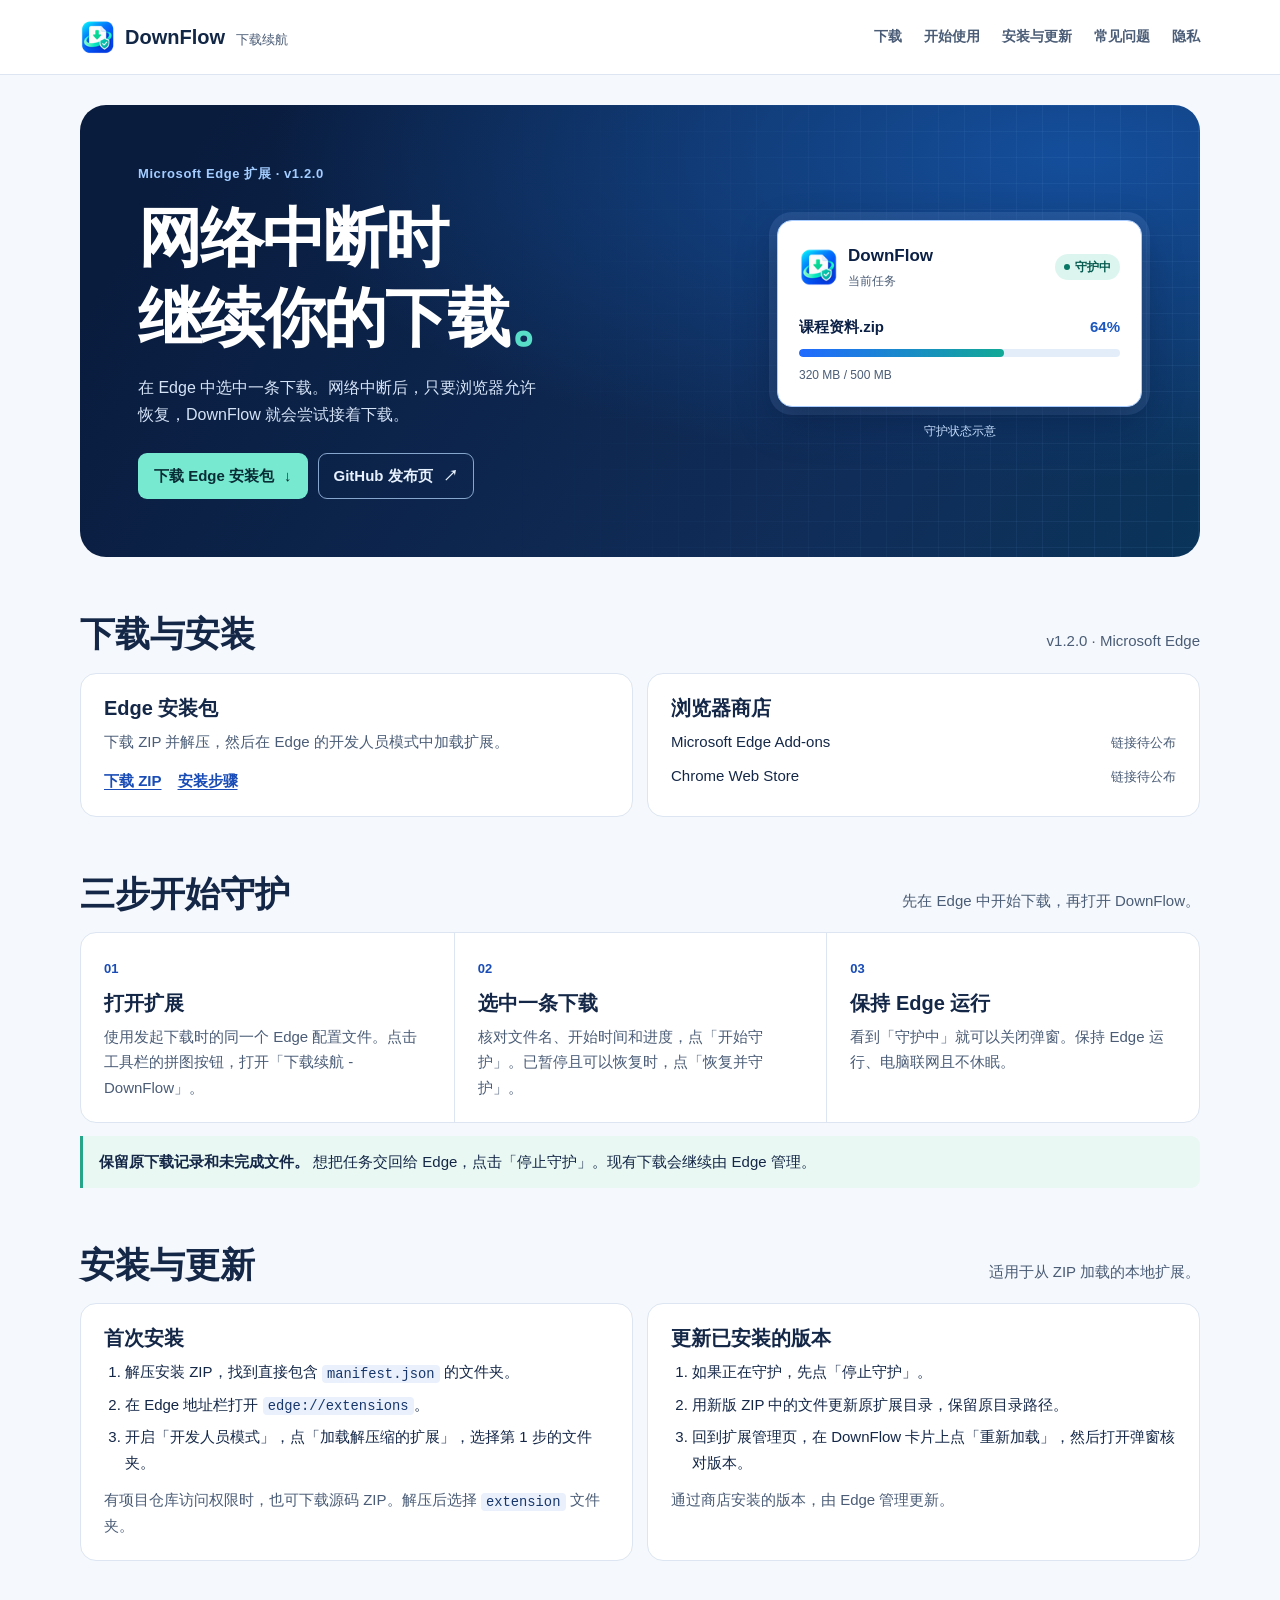
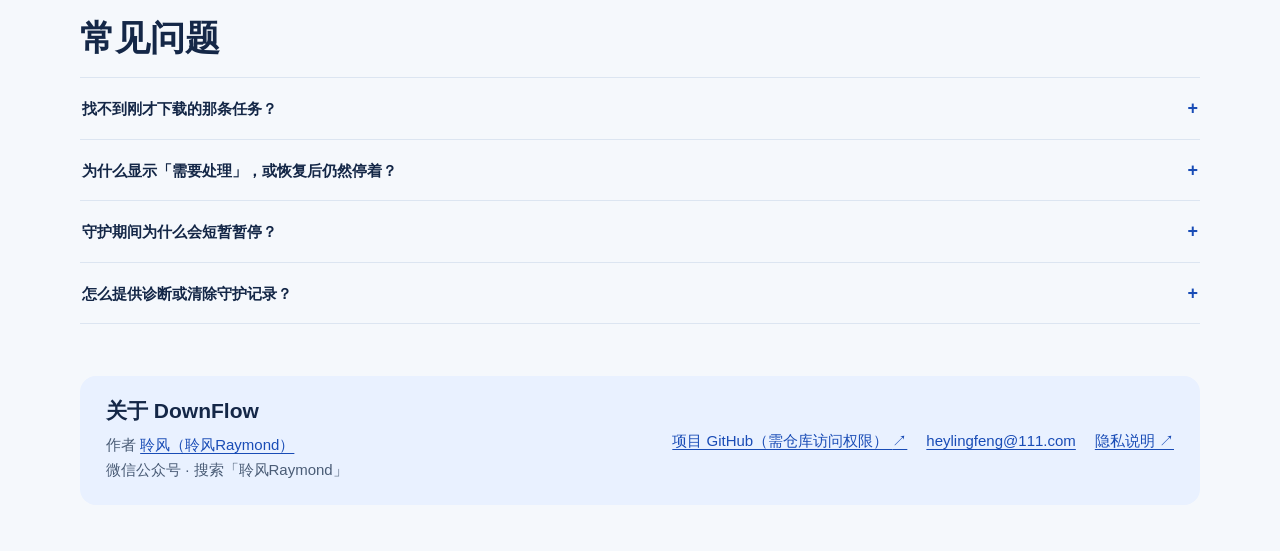
==== index.html @ f81820d2 "Publish the DownFlow download and help pages" ====
<!doctype html>
<html lang="zh-CN">
<head>
  <meta charset="utf-8">
  <meta name="viewport" content="width=device-width,initial-scale=1">
  <title>DownFlow 下载续航 · 下载与使用指南</title>
  <link rel="icon" href="icons/32.png">
  <link rel="stylesheet" href="docs.css">
</head>
<body>
  <a class="skip-link" href="#main">跳到正文</a>
  <header class="site-header">
    <div class="site-width site-bar">
      <a class="wordmark" href="#main">
        <img src="icons/48.png" width="36" height="36" alt="">
        <span>DownFlow <span class="brand-name">下载续航</span></span>
      </a>
      <nav class="site-nav" aria-label="网站导航">
        <a href="#download">下载</a>
        <a href="#use">开始使用</a>
        <a href="#zip">安装与更新</a>
        <a href="#questions">常见问题</a>
        <a href="privacy.html">隐私</a>
      </nav>
    </div>
  </header>

  <main class="site-width guide" id="main">
    <section class="hero" aria-labelledby="title">
      <div class="hero-text">
        <p class="hero-meta">Microsoft Edge 扩展 <span aria-hidden="true">·</span> v1.2.0</p>
        <h1 id="title">网络中断时<br>继续你的下载<span>。</span></h1>
        <p>在 Edge 中选中一条下载。网络中断后，只要浏览器允许恢复，DownFlow 就会尝试接着下载。</p>
        <div class="hero-actions">
          <a class="button primary" href="https://github.com/Raymond-Hear/downflow-site/releases/download/v1.2.0/DownFlow-Edge-v1.2.0.zip">下载 Edge 安装包 <span aria-hidden="true">↓</span></a>
          <a class="button outline" href="https://github.com/Raymond-Hear/downflow-site/releases/tag/v1.2.0">GitHub 发布页 <span aria-hidden="true">↗</span></a>
        </div>
      </div>
      <figure class="download-example">
        <div class="example-window">
          <div class="example-heading">
            <img src="icons/48.png" width="40" height="40" alt="">
            <span>DownFlow<small>当前任务</small></span>
            <span class="example-state"><i aria-hidden="true"></i>守护中</span>
          </div>
          <div class="example-file">
            <strong>课程资料.zip</strong><span>64%</span>
          </div>
          <progress value="64" max="100" aria-label="示例下载进度">64%</progress>
          <p class="example-size">320 MB / 500 MB</p>
        </div>
        <figcaption>守护状态示意</figcaption>
      </figure>
    </section>

    <section class="section" id="download" aria-labelledby="download-title">
      <div class="section-heading"><h2 id="download-title">下载与安装</h2><p>v1.2.0 · Microsoft Edge</p></div>
      <div class="download-options">
        <article class="install-card">
          <h3>Edge 安装包</h3>
          <p>下载 ZIP 并解压，然后在 Edge 的开发人员模式中加载扩展。</p>
          <div class="download-links"><a href="https://github.com/Raymond-Hear/downflow-site/releases/download/v1.2.0/DownFlow-Edge-v1.2.0.zip">下载 ZIP</a><a href="#zip">安装步骤</a></div>
        </article>
        <article class="install-card">
          <h3>浏览器商店</h3>
          <ul class="store-options">
            <li><span>Microsoft Edge Add-ons</span><span class="store-status">链接待公布</span></li>
            <li><span>Chrome Web Store</span><span class="store-status">链接待公布</span></li>
          </ul>
        </article>
      </div>
    </section>

    <section class="section" id="use" aria-labelledby="use-title">
      <div class="section-heading"><h2 id="use-title">三步开始守护</h2><p>先在 Edge 中开始下载，再打开 DownFlow。</p></div>
      <ol class="steps">
        <li><span class="step-index" aria-hidden="true">01</span><h3>打开扩展</h3><p>使用发起下载时的同一个 Edge 配置文件。点击工具栏的拼图按钮，打开「下载续航 - DownFlow」。</p></li>
        <li><span class="step-index" aria-hidden="true">02</span><h3>选中一条下载</h3><p>核对文件名、开始时间和进度，点「开始守护」。已暂停且可以恢复时，点「恢复并守护」。</p></li>
        <li><span class="step-index" aria-hidden="true">03</span><h3>保持 Edge 运行</h3><p>看到「守护中」就可以关闭弹窗。保持 Edge 运行、电脑联网且不休眠。</p></li>
      </ol>
      <p class="callout"><strong>保留原下载记录和未完成文件。</strong> 想把任务交回给 Edge，点击「停止守护」。现有下载会继续由 Edge 管理。</p>
    </section>

    <section class="section" id="zip" aria-labelledby="zip-title">
      <div class="section-heading"><h2 id="zip-title">安装与更新</h2><p>适用于从 ZIP 加载的本地扩展。</p></div>
      <div class="install-grid">
        <article class="install-card">
          <h3>首次安装</h3>
          <ol>
            <li>解压安装 ZIP，找到直接包含 <code>manifest.json</code> 的文件夹。</li>
            <li>在 Edge 地址栏打开 <code class="address">edge://extensions</code>。</li>
            <li>开启「开发人员模式」，点「加载解压缩的扩展」，选择第 1 步的文件夹。</li>
          </ol>
          <p>有项目仓库访问权限时，也可下载源码 ZIP。解压后选择 <code>extension</code> 文件夹。</p>
        </article>
        <article class="install-card">
          <h3>更新已安装的版本</h3>
          <ol>
            <li>如果正在守护，先点「停止守护」。</li>
            <li>用新版 ZIP 中的文件更新原扩展目录，保留原目录路径。</li>
            <li>回到扩展管理页，在 DownFlow 卡片上点「重新加载」，然后打开弹窗核对版本。</li>
          </ol>
          <p>通过商店安装的版本，由 Edge 管理更新。</p>
        </article>
      </div>
    </section>

    <section class="section" id="questions" aria-labelledby="faq-title">
      <div class="section-heading"><h2 id="faq-title">常见问题</h2></div>
      <div class="faq">
        <details>
          <summary>找不到刚才下载的那条任务？</summary>
          <p>按 <kbd>Ctrl</kbd> + <kbd>J</kbd> 打开当前 Edge 配置文件的下载页。找到原记录，能手动恢复的话先恢复，再回到 DownFlow 点刷新。</p>
          <p>扩展会查看最近最多 200 条进行中记录和 200 条中断记录，并另行核对当前守护的任务。</p>
        </details>
        <details>
          <summary>为什么显示「需要处理」，或恢复后仍然停着？</summary>
          <p>续传取决于 Edge、下载服务器和原链接。链接到期、需要登录、磁盘空间不足或浏览器要求确认时，请回到 Edge 下载页处理。浏览器或服务器也可能要求重新开始传输。</p>
          <p>显示 0 B 或大小未知时，请先核对原任务和文件。该数值来自 Edge 的记录。</p>
        </details>
        <details>
          <summary>守护期间为什么会短暂暂停？</summary>
          <p>开始守护或恢复后，DownFlow 可能会短暂暂停再继续同一任务，以维持后续恢复能力。如果你在 Edge 里主动暂停，DownFlow 会停止守护。</p>
          <p>Edge 显示下载完成后，可以打开文件确认是否正常。压缩包可通过解压或测试完整性来检查。</p>
        </details>
        <details>
          <summary>怎么提供诊断或清除守护记录？</summary>
          <p>打开「诊断与本地记录」。点击「复制诊断」并确认后，可查看和分享版本、浏览器信息及任务状态。诊断会省略文件名、完整链接、目录和 Cookies。</p>
          <p>停止守护后，点击「清除本地守护记录」。Edge 下载历史和本地文件会保留。<a href="privacy.html">查看隐私说明</a></p>
        </details>
      </div>
    </section>

    <footer class="contact" id="about">
      <div>
        <h2>关于 DownFlow</h2>
        <p>作者 <a href="https://github.com/Raymond-Hear">聆风（聆风Raymond）</a></p>
        <p>微信公众号 · 搜索「聆风Raymond」</p>
      </div>
      <div class="contact-links">
        <a href="https://github.com/Raymond-Hear/downflow">项目 GitHub（需仓库访问权限） <span aria-hidden="true">↗</span></a>
        <a href="mailto:heylingfeng@111.com">heylingfeng@111.com</a>
        <a href="privacy.html">隐私说明 <span aria-hidden="true">↗</span></a>
      </div>
    </footer>
  </main>
</body>
</html>
---- docs.css ----
:root {
  color-scheme: light;
  font-family: "Geist", "Segoe UI", "Microsoft YaHei", sans-serif;
  color: #142747;
  background: #f5f8fc;
  --muted: #4a5c76;
  --line: #dce5f1;
  --link: #194cb6;
  --navy: #0b2045;
  --surface: #ffffff;
}

* { box-sizing: border-box; }
body { margin: 0; font-size: 15px; line-height: 1.7; }
a { color: var(--link); text-underline-offset: .2em; }
:focus-visible { outline: 3px solid #328bff; outline-offset: 4px; border-radius: 3px; }
h1, h2, h3, p, figure { margin: 0; }
h1, h2, h3 { line-height: 1.25; }
h2 { font-size: clamp(25px, 3vw, 35px); }
h3 { font-size: 20px; }
[id] { scroll-margin-top: 24px; }
.site-width { width: min(1120px, calc(100% - 64px)); margin-inline: auto; }
.skip-link { position: absolute; top: 12px; left: 12px; padding: 8px 12px; background: white; z-index: 2; }
.skip-link:not(:focus) { clip-path: inset(50%); }

.site-header { background: var(--surface); border-bottom: 1px solid var(--line); }
.site-bar { min-height: 74px; display: flex; align-items: center; justify-content: space-between; gap: 12px 24px; }
.wordmark { display: inline-flex; flex: none; align-items: center; gap: 9px; text-decoration: none; color: #122746; font-size: 20px; font-weight: 750; }
.wordmark img { display: block; }
.brand-name { color: var(--muted); font-size: 13px; font-weight: 500; margin-left: 5px; }
.site-nav { display: flex; flex-wrap: wrap; gap: 5px 22px; }
.site-nav a { color: var(--muted); text-decoration: none; font-weight: 600; font-size: 14px; }
.site-nav a:hover { color: var(--link); text-decoration: underline; }
.guide { padding-block: 30px 46px; }

.hero {
  position: relative;
  display: grid;
  grid-template-columns: 1.1fr .9fr;
  gap: 44px;
  align-items: center;
  min-height: 375px;
  overflow: hidden;
  padding: clamp(32px, 5vw, 58px);
  border-radius: 26px;
  color: #fff;
  background:
    radial-gradient(ellipse at 89% 11%, #144e9b 0%, transparent 57%),
    linear-gradient(124deg, #091c3e 10%, #102d59 72%, #0a345a);
}
.hero::after {
  position: absolute; inset: 0; content: ""; pointer-events: none;
  background-image: linear-gradient(#92c7ff11 1px, transparent 1px), linear-gradient(90deg, #92c7ff11 1px, transparent 1px);
  background-size: 26px 26px;
  mask-image: linear-gradient(90deg, transparent 38%, #000 87%);
}
.hero > * { position: relative; z-index: 1; }
.hero-meta { color: #a3ccff; font-size: 13px; font-weight: 650; letter-spacing: .045em; }
.hero h1 { margin: 13px 0 16px; font-size: clamp(37px, 5vw, 64px); letter-spacing: -.035em; }
.hero h1 span { color: #58ddc8; }
.hero-text > p:not(.hero-meta) { max-width: 410px; color: #d5e3f7; font-size: 16px; }
.hero-actions { display: flex; flex-wrap: wrap; gap: 10px; margin-top: 25px; }
.button { display: inline-flex; align-items: center; gap: 10px; padding: 9px 15px; border: 1px solid transparent; border-radius: 9px; text-decoration: none; font-weight: 700; }
.button.primary { color: #092d35; background: #77e9d1; }
.button.primary:hover { background: #a6fae7; }
.button.outline { color: #e7f1ff; border-color: #87a6cd; }
.button.outline:hover { background: #fff2; }

.download-example { width: min(100%, 365px); justify-self: end; }
.example-window {
  padding: 21px;
  border: 1px solid #a8ccff;
  border-radius: 15px;
  box-shadow: 0 15px 38px #020e295e, 0 0 0 8px #93beff24;
  background: white;
  color: var(--navy);
}
.example-heading, .example-file { display: flex; align-items: center; gap: 9px; }
.example-heading { font-size: 17px; font-weight: 700; }
.example-heading img { display: block; }
.example-heading small, .example-size { display: block; color: var(--muted); font-size: 12px; font-weight: 500; }
.example-state { margin-left: auto; border-radius: 16px; padding: 3px 9px; white-space: nowrap; color: #075b50; background: #dcf6ef; font-size: 12px; }
.example-state i { display: inline-block; vertical-align: .08em; width: 6px; height: 6px; margin-right: 5px; border-radius: 50%; background: #087765; }
.example-file { justify-content: space-between; margin-top: 22px; }
.example-file span { color: #1b57bf; font-weight: 700; font-variant-numeric: tabular-nums; }
.example-window progress { width: 100%; height: 8px; margin: 10px 0 3px; appearance: none; border: 0; border-radius: 8px; overflow: hidden; }
.example-window progress::-webkit-progress-bar { background: #e3edf9; }
.example-window progress::-webkit-progress-value { border-radius: 8px; background: linear-gradient(90deg, #216aff, #12a996); }
.download-example figcaption { text-align: center; margin-top: 14px; color: #c4dcfb; font-size: 12px; }

.section { margin-top: 55px; }
.section-heading { display: flex; justify-content: space-between; align-items: baseline; flex-wrap: wrap; gap: 5px 18px; margin-bottom: 17px; }
.section-heading p, .section li p, .install-card p, .faq p { color: var(--muted); }
.steps { list-style: none; display: grid; grid-template-columns: repeat(3, minmax(0, 1fr)); margin: 0; padding: 0; border: 1px solid var(--line); border-radius: 16px; background: var(--surface); }
.steps li { padding: 22px 23px; }
.steps li + li { border-left: 1px solid var(--line); }
.step-index { display: inline-block; margin-bottom: 10px; color: var(--link); font-size: 13px; font-weight: 750; font-variant-numeric: tabular-nums; }
.steps h3, .install-card h3 { margin-bottom: 8px; }
.callout { margin-top: 13px; padding: 13px 16px; background: #e9f8f2; border-left: 3px solid #27a589; border-radius: 0 9px 9px 0; }

.install-grid { display: grid; grid-template-columns: repeat(2, minmax(0, 1fr)); gap: 14px; }
.install-card { padding: 22px 23px; border: 1px solid var(--line); border-radius: 16px; background: var(--surface); }
.install-card ol { margin: 0 0 12px; padding-left: 21px; }
.install-card li + li { margin-top: 7px; }
code, kbd { color: #17376c; padding: .12em .38em; background: #eaf1fc; border-radius: 4px; font: .92em "Consolas", monospace; overflow-wrap: anywhere; }
.address { user-select: all; }

.faq { border-top: 1px solid var(--line); }
.faq details { border-bottom: 1px solid var(--line); }
.faq summary { display: flex; align-items: baseline; justify-content: space-between; gap: 14px; list-style-type: none; padding: 15px 2px; cursor: pointer; font-weight: 700; }
.faq summary::-webkit-details-marker { display: none; }
.faq summary::after { content: "+"; color: var(--link); font-size: 18px; }
.faq details[open] summary::after { content: "−"; }
.faq p { padding: 0 28px 12px 2px; }

.contact { display: flex; justify-content: space-between; gap: 18px 32px; align-items: center; margin-top: 52px; padding: 22px 26px; border-radius: 16px; background: #e9f1ff; }
.contact h2 { font-size: 21px; margin-bottom: 7px; }
.contact p { color: var(--muted); }
.contact-links { display: flex; justify-content: end; flex-wrap: wrap; gap: 6px 19px; }
.contact a { overflow-wrap: anywhere; }

.policy { width: min(870px, 100%); margin-inline: auto; }
.policy .hero { display: block; min-height: 0; }
.policy .hero h1 { font-size: clamp(35px, 5vw, 52px); margin-bottom: 11px; }
.policy .hero p { color: #d5e3f7; }
.policy .meta { margin: 18px 0 8px; color: var(--muted); font-size: 13px; }
.policy .nav { display: flex; flex-wrap: wrap; gap: 7px 19px; margin: 10px 0 20px; }
.policy .panel { margin: 14px 0; padding: 22px 24px; border: 1px solid var(--line); border-radius: 14px; background: var(--surface); }
.policy .panel.note { background: #e9f8f2; border-color: #cce8dd; }
.policy h2 { font-size: 21px; margin-bottom: 10px; }
.policy .panel p + p { margin-top: 10px; }
.policy .panel ol, .policy .panel ul { padding-left: 22px; margin: 8px 0; }
.policy .table-scroll { overflow-x: auto; margin: 12px 0; }
.policy table { text-align: left; width: 100%; border-collapse: collapse; font-size: 14px; }
.policy th, .policy td { padding: 9px 11px; vertical-align: top; border-bottom: 1px solid var(--line); }
.policy th { background: #edf4ff; }
.policy td:first-child { min-width: 92px; }
.policy .footer { margin-top: 22px; color: var(--muted); font-size: 13px; }

@media (max-width: 820px) {
  .site-width { width: calc(100% - 40px); }
  .hero { gap: 29px; }
  .steps li, .install-card { padding: 18px; }
}

@media (max-width: 650px) {
  .site-width { width: calc(100% - 28px); }
  .site-bar { flex-wrap: wrap; padding-block: 10px 12px; }
  .site-nav { gap: 5px 15px; }
  .guide { padding-top: 16px; }
  .hero { grid-template-columns: 1fr; min-height: 0; padding: 24px; border-radius: 18px; }
  .hero h1 { margin-block: 10px 12px; font-size: clamp(32px, 8vw, 47px); }
  .download-example { justify-self: start; }
  .example-window { padding: 14px; }
  .section { margin-top: 37px; }
  .steps, .install-grid { grid-template-columns: 1fr; }
  .steps li + li { border-left: 0; border-top: 1px solid var(--line); }
  .contact { flex-direction: column; align-items: start; margin-top: 35px; padding: 18px; }
  .contact-links { justify-content: start; }
  .policy .panel { padding: 16px; }
}

@media print {
  :root { background: white; }
  .site-width { width: 100%; }
  .site-nav, .download-example, .hero-actions { display: none; }
  .hero { display: block; min-height: 0; color: var(--navy); background: white; padding: 0; }
  .hero .hero-meta, .hero-text > p:not(.hero-meta), .policy .hero p { color: var(--muted); }
}

.download-options { display: grid; grid-template-columns: repeat(2, minmax(0, 1fr)); gap: 14px; }
.download-links { display: flex; flex-wrap: wrap; gap: 8px 16px; margin-top: 14px; font-weight: 650; }
.store-options { list-style: none; margin: 0; padding: 0; }
.store-options li { display: flex; justify-content: space-between; align-items: baseline; gap: 5px 10px; flex-wrap: wrap; }
.store-options li + li { margin-top: 9px; }
.store-status { color: var(--muted); font-size: 13px; }
@media (max-width: 650px) { .download-options { grid-template-columns: 1fr; } }
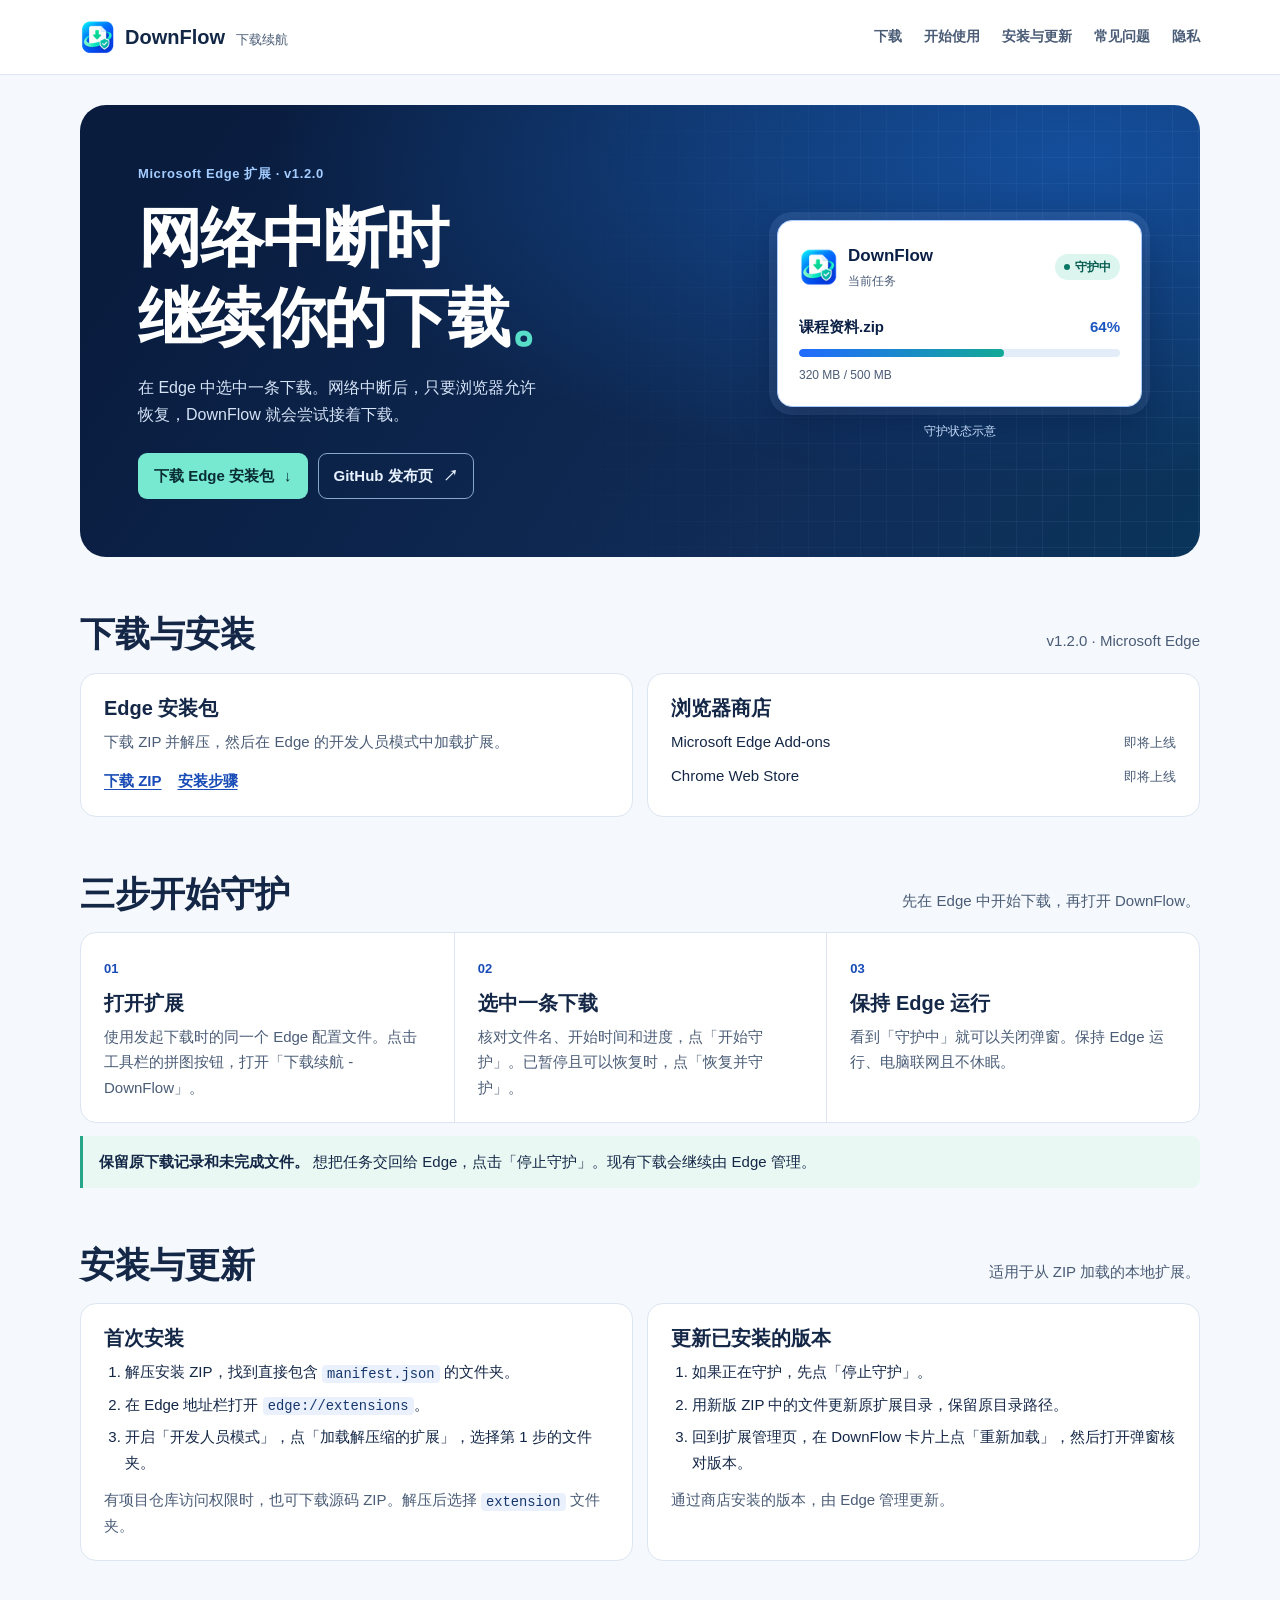
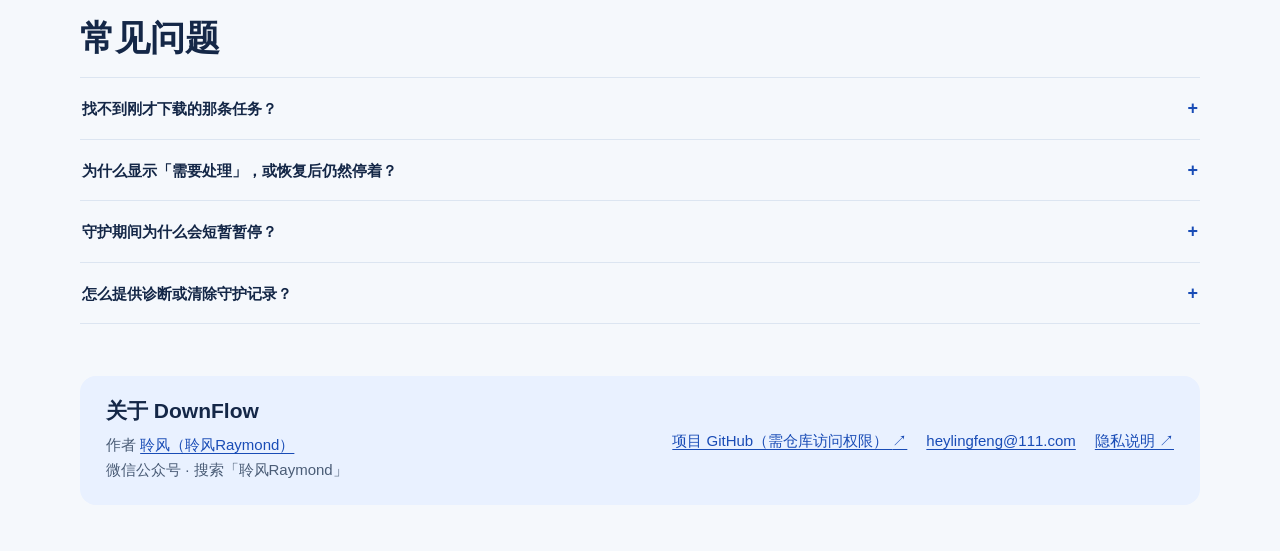
==== commit ca2ff243: "Use visitor-facing browser store availability labels" ====
--- a/index.html
+++ b/index.html
@@ -64,8 +64,8 @@
         <article class="install-card">
           <h3>浏览器商店</h3>
           <ul class="store-options">
-            <li><span>Microsoft Edge Add-ons</span><span class="store-status">链接待公布</span></li>
-            <li><span>Chrome Web Store</span><span class="store-status">链接待公布</span></li>
+            <li><span>Microsoft Edge Add-ons</span><span class="store-status">即将上线</span></li>
+            <li><span>Chrome Web Store</span><span class="store-status">即将上线</span></li>
           </ul>
         </article>
       </div>
